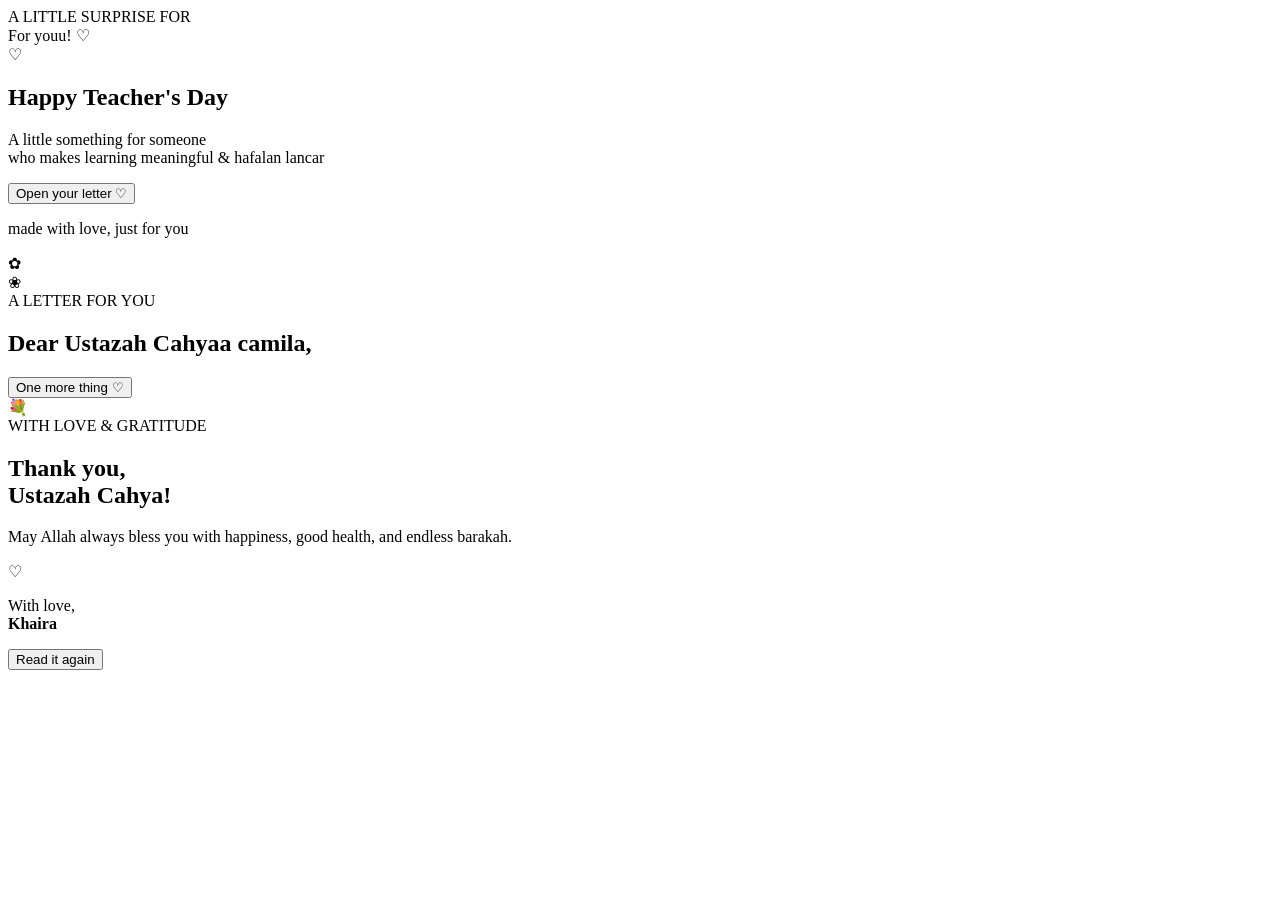
==== index.html @ ced4c238 "Create index.html" ====
<!DOCTYPE html>
<html lang="en">
<head>
  <meta charset="UTF-8">
  <meta name="viewport" content="width=device-width, initial-scale=1.0">
  <title>A Little Thank You | Ustazah Cahya</title>
  <link rel="stylesheet" href="style.css">
</head>
<body>

  <div class="petals" id="petals"></div>

  <main class="app">

    <!-- Opening -->
    <section class="screen active" id="opening">
      <div class="tiny-label">A LITTLE SURPRISE FOR</div>

      <div class="envelope" id="envelope">
        <div class="envelope-flap"></div>
        <div class="letter-preview">
          <span>For youu! ♡</span>
        </div>
        <div class="envelope-front">
          <span>♡</span>
        </div>
      </div>

      <h1>Happy Teacher's Day</h1>
      <p class="subtitle">A little something for someone<br>who makes learning meaningful & hafalan lancar</p>

      <button class="main-button" id="openButton">
        Open your letter <span>♡</span>
      </button>

      <p class="small-note">made with love, just for you</p>
    </section>

    <!-- Letter -->
    <section class="screen" id="letter">
      <div class="flower flower-one">✿</div>
      <div class="flower flower-two">❀</div>

      <div class="tiny-label">A LETTER FOR YOU</div>
      <h2>Dear Ustazah Cahyaa camila,</h2>

      <div class="letter-card">
        <p id="message"></p>
      </div>

      <button class="main-button" id="nextButton">
        One more thing <span>♡</span>
      </button>
    </section>

    <!-- Final -->
    <section class="screen" id="ending">
      <div class="bouquet">💐</div>

      <div class="tiny-label">WITH LOVE & GRATITUDE</div>
      <h1>Thank you,<br>Ustazah Cahya!</h1>

      <p class="final-message">
        May Allah always bless you with happiness,
        good health, and endless barakah.
      </p>

      <div class="heart">♡</div>

      <p class="signature">With love,<br><strong>Khaira</strong></p>

      <button class="main-button" id="replayButton">
        Read it again
      </button>
    </section>

  </main>

  <script src="script.js"></script>
</body>
</html>
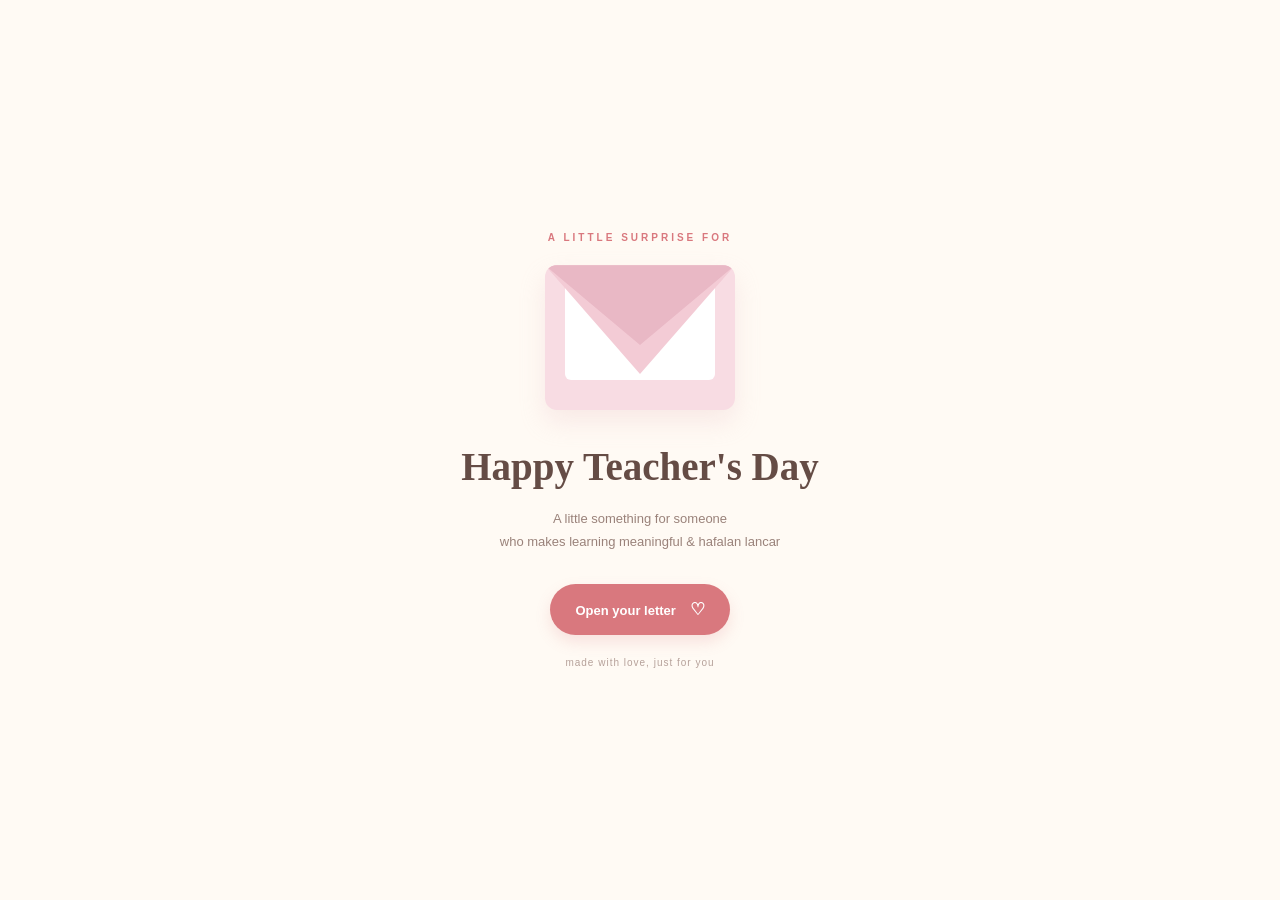
==== commit 11c266d8: "Add teacher photo and description to index.html" ====
--- a/index.html
+++ b/index.html
@@ -47,6 +47,10 @@
 
       <div class="letter-card">
         <p id="message"></p>
+        <div class="teacher-photo">
+    <img src="ustazah-cahya.jpg.jpeg" alt="Ustazah Cahya">
+    <p>Our lovely teacher ♡</p>
+</div>
       </div>
 
       <button class="main-button" id="nextButton">
--- a/style.css
+++ b/style.css
@@ -0,0 +1,335 @@
+
+@import url('https://fonts.googleapis.com/css2?family=DM+Sans:wght@400;500;600&family=Playfair+Display:wght@500;600;700&display=swap');
+
+:root {
+  --cream: #fffaf4;
+  --pink: #f8dce3;
+  --pink-dark: #e99aaa;
+  --coral: #d9787e;
+  --brown: #654c45;
+  --sage: #b8c7a5;
+  --white: #ffffff;
+}
+
+* {
+  box-sizing: border-box;
+  margin: 0;
+  padding: 0;
+}
+
+body {
+  min-height: 100vh;
+  min-height: 100dvh;
+  background: var(--cream);
+  color: var(--brown);
+  font-family: "DM Sans", sans-serif;
+  overflow-x: hidden;
+}
+
+.app {
+  position: relative;
+  width: 100%;
+  max-width: 430px;
+  min-height: 100vh;
+  min-height: 100dvh;
+  margin: 0 auto;
+  padding: 32px 24px;
+  display: flex;
+  align-items: center;
+  justify-content: center;
+}
+
+.screen {
+  display: none;
+  width: 100%;
+  text-align: center;
+  animation: fadeIn 0.8s ease;
+}
+
+.screen.active {
+  display: block;
+}
+
+.tiny-label {
+  font-size: 10px;
+  letter-spacing: 3px;
+  font-weight: 600;
+  color: var(--coral);
+  margin-bottom: 22px;
+}
+
+h1, h2 {
+  font-family: "Playfair Display", serif;
+  font-weight: 600;
+}
+
+h1 {
+  font-size: clamp(30px, 8vw, 39px);
+  line-height: 1.2;
+  margin-bottom: 16px;
+}
+
+h2 {
+  font-size: 27px;
+  margin-bottom: 24px;
+}
+
+.subtitle {
+  font-size: 13px;
+  line-height: 1.8;
+  color: #9a827a;
+  margin-bottom: 30px;
+}
+
+/* Envelope */
+
+.envelope {
+  position: relative;
+  width: 190px;
+  height: 145px;
+  margin: 0 auto 34px;
+  background: var(--pink);
+  border-radius: 12px;
+  box-shadow: 0 12px 25px #e7c4c84d;
+  cursor: pointer;
+  animation: float 3s ease-in-out infinite;
+}
+
+.envelope-front {
+  position: absolute;
+  inset: 0;
+  background: #f3cbd5;
+  clip-path: polygon(0 0, 100% 0, 50% 75%);
+  border-radius: 12px;
+  z-index: 3;
+}
+
+.envelope-front span {
+  position: absolute;
+  top: 40px;
+  left: 50%;
+  transform: translateX(-50%);
+  color: var(--coral);
+  font-size: 30px;
+}
+
+.envelope-flap {
+  position: absolute;
+  inset: 0;
+  background: #e9b8c5;
+  clip-path: polygon(0 0, 50% 55%, 100% 0);
+  border-radius: 12px;
+  z-index: 4;
+  transform-origin: top;
+  transition: transform 0.7s ease;
+}
+
+.letter-preview {
+  position: absolute;
+  top: 15px;
+  left: 20px;
+  right: 20px;
+  height: 100px;
+  background: var(--white);
+  border-radius: 6px;
+  display: flex;
+  justify-content: center;
+  padding-top: 22px;
+  color: var(--coral);
+  font-family: "Playfair Display", serif;
+  font-size: 17px;
+}
+
+.envelope.open .envelope-flap {
+  transform: rotateX(180deg);
+}
+
+.envelope.open {
+  animation: none;
+}
+
+/* Buttons */
+
+.main-button {
+  border: none;
+  background: var(--coral);
+  color: white;
+  padding: 15px 25px;
+  min-height: 50px;
+  border-radius: 50px;
+  font-family: "DM Sans", sans-serif;
+  font-size: 13px;
+  font-weight: 600;
+  cursor: pointer;
+  box-shadow: 0 7px 15px #d9787e30;
+  transition: transform 0.2s, background 0.2s;
+}
+
+.main-button:active {
+  transform: scale(0.96);
+}
+
+.main-button span {
+  margin-left: 10px;
+  font-size: 17px;
+}
+
+.small-note {
+  margin-top: 22px;
+  font-size: 10px;
+  color: #b6a19a;
+  letter-spacing: 1px;
+}
+
+/* Letter page */
+
+.letter-card {
+  background: white;
+  border: 1px solid #f3e4df;
+  border-radius: 18px;
+  padding: 26px 22px;
+  margin-bottom: 26px;
+  text-align: left;
+  box-shadow: 0 10px 30px #cdb7a51a;
+}
+
+.letter-card p {
+  font-size: 14px;
+  line-height: 1.95;
+  white-space: pre-line;
+  color: #806b64;
+}
+
+.flower {
+  position: absolute;
+  color: var(--pink-dark);
+  font-size: 40px;
+  opacity: 0.7;
+  animation: float 4s ease-in-out infinite;
+}
+
+.flower-one {
+  top: 45px;
+  left: 18px;
+}
+
+.flower-two {
+  right: 20px;
+  bottom: 65px;
+  color: var(--sage);
+}
+
+/* Ending */
+
+.bouquet {
+  font-size: 70px;
+  margin-bottom: 24px;
+  animation: float 3s ease-in-out infinite;
+}
+
+.final-message {
+  font-size: 14px;
+  line-height: 1.9;
+  color: #927b73;
+  max-width: 290px;
+  margin: 0 auto 24px;
+}
+
+.heart {
+  font-size: 40px;
+  color: var(--coral);
+  margin-bottom: 18px;
+  animation: heartbeat 1.5s ease-in-out infinite;
+}
+
+.signature {
+  font-family: "Playfair Display", serif;
+  font-size: 18px;
+  line-height: 1.8;
+  margin-bottom: 28px;
+}
+
+/* Floating petals */
+
+.petal {
+  position: fixed;
+  top: -20px;
+  color: #e9aab8;
+  opacity: 0.6;
+  pointer-events: none;
+  animation: fall linear forwards;
+  z-index: 0;
+}
+
+.app {
+  z-index: 1;
+}
+
+/* Animations */
+
+@keyframes fadeIn {
+  from {
+    opacity: 0;
+    transform: translateY(15px);
+  }
+
+  to {
+    opacity: 1;
+    transform: translateY(0);
+  }
+}
+
+@keyframes float {
+  0%, 100% {
+    transform: translateY(0);
+  }
+
+  50% {
+    transform: translateY(-10px);
+  }
+}
+
+@keyframes heartbeat {
+  0%, 100% {
+    transform: scale(1);
+  }
+
+  50% {
+    transform: scale(1.15);
+  }
+}
+
+@keyframes fall {
+  to {
+    transform: translateY(110vh) rotate(360deg);
+    opacity: 0;
+  }
+}
+
+/* Small phones */
+
+@media (max-width: 360px) {
+  .app {
+    padding: 24px 18px;
+  }
+
+  h1 {
+    font-size: 30px;
+  }
+
+  .letter-card {
+    padding: 22px 18px;
+  }
+
+  .letter-card p {
+    font-size: 13px;
+  }
+}
+
+@media (prefers-reduced-motion: reduce) {
+  *, *::before, *::after {
+    animation-duration: 0.01ms !important;
+    animation-iteration-count: 1 !important;
+    transition-duration: 0.01ms !important;
+  }
+}
